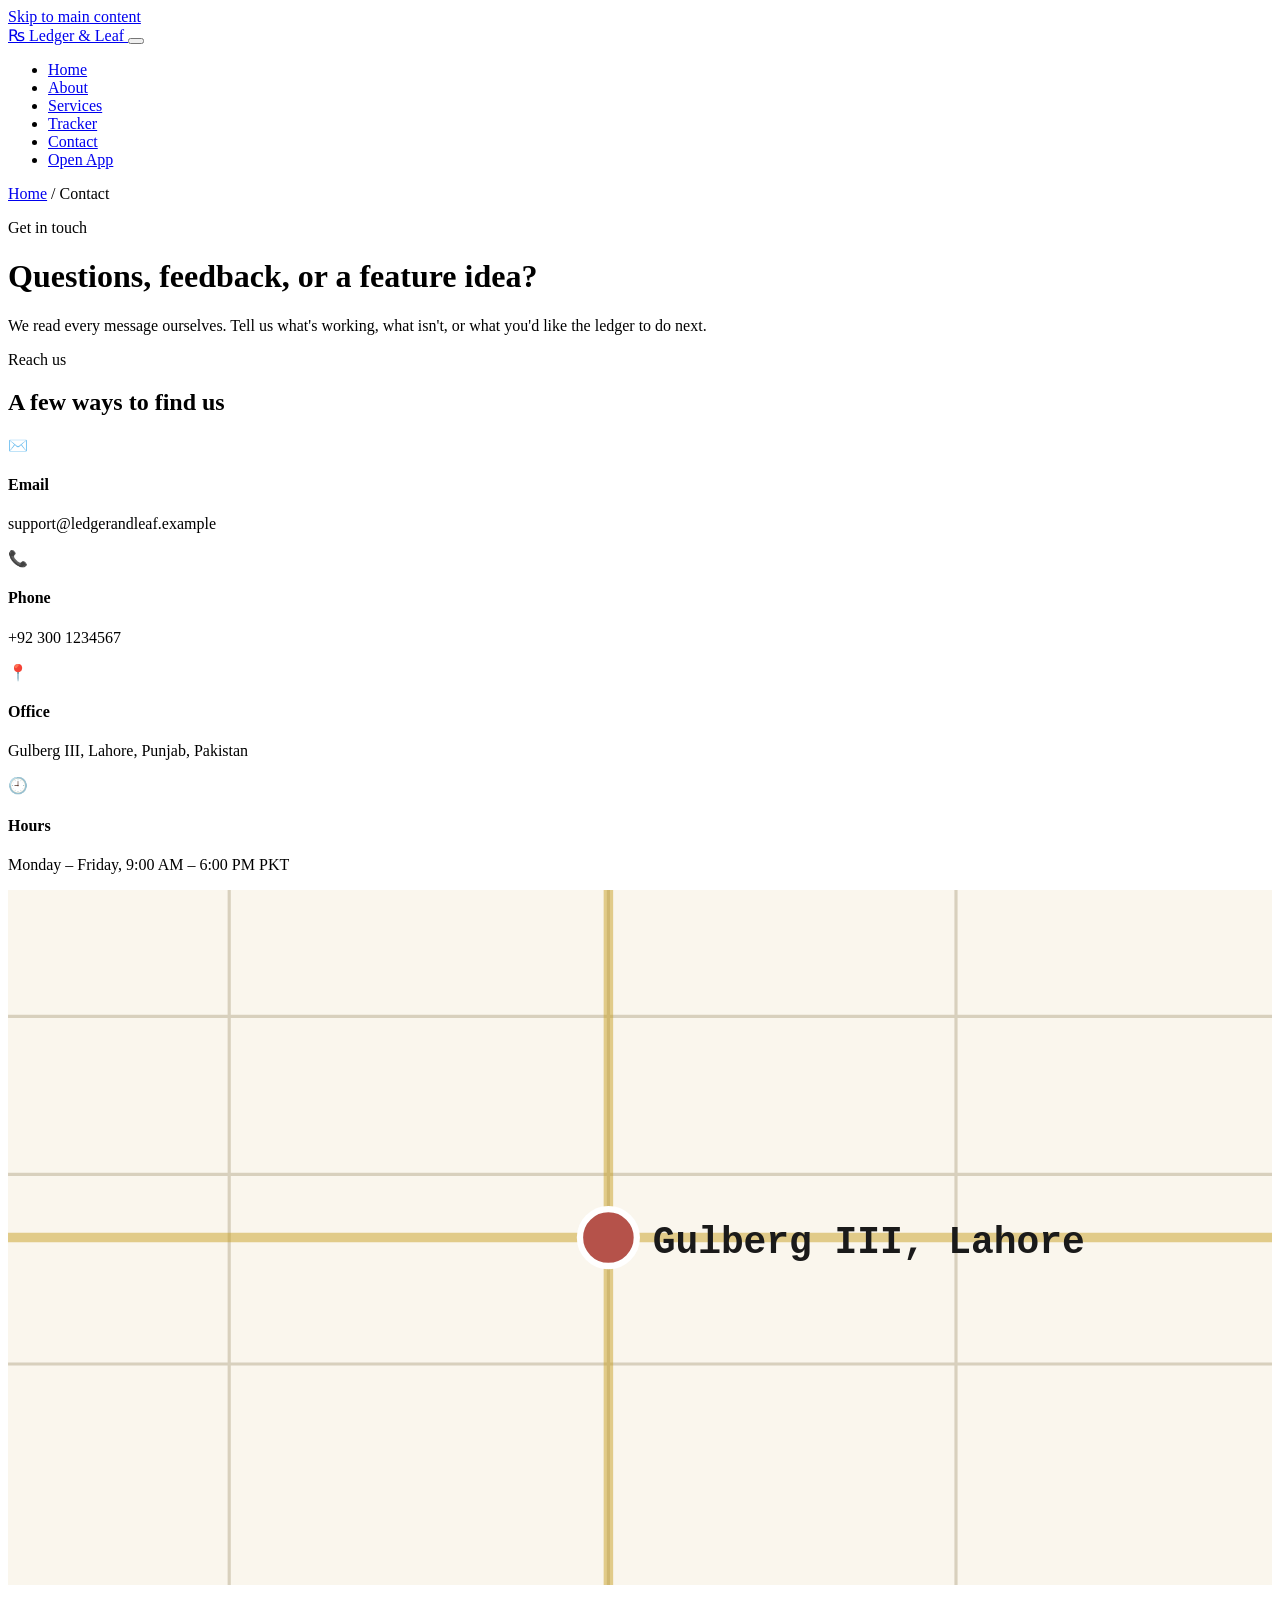
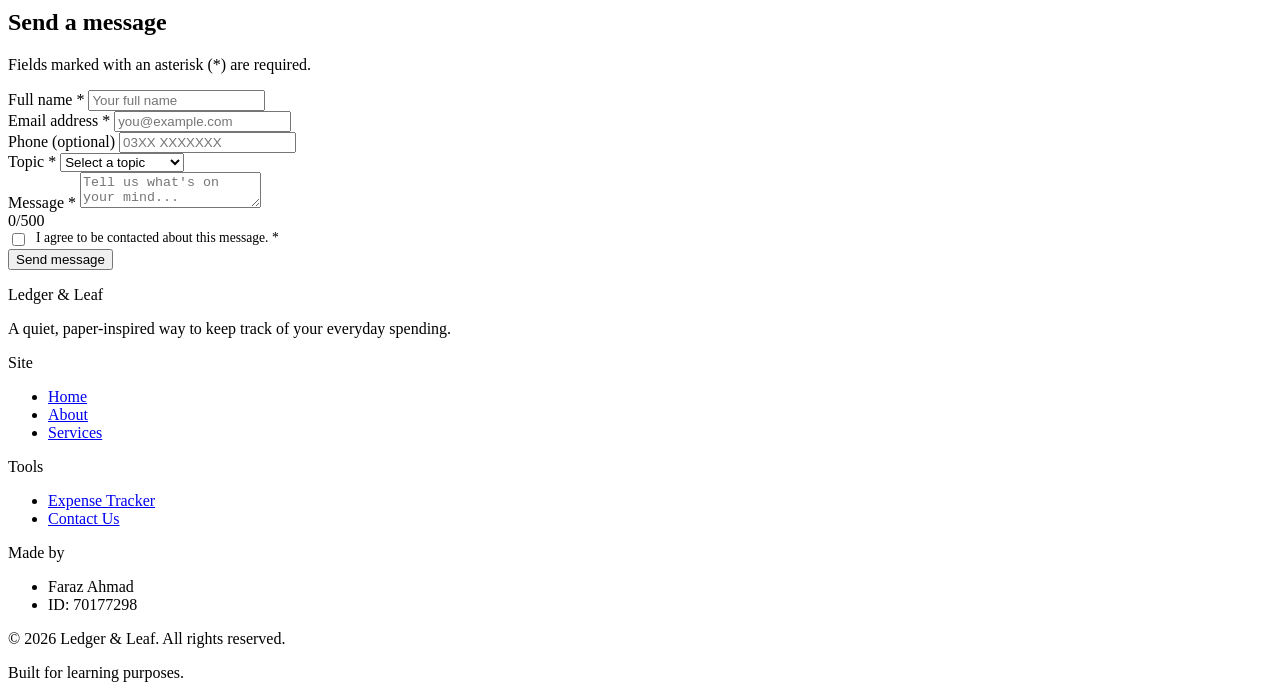
==== pages/contact.html @ 10fa7b6b "contact page add" ====
<!DOCTYPE html>
<html lang="en">
<head>
    <meta charset="UTF-8">
    <meta name="viewport" content="width=device-width, initial-scale=1.0">
    <title>Contact — Ledger & Leaf</title>
    <meta name="description" content="Get in touch with the Ledger & Leaf team with questions, feedback, or feature requests.">
    <link rel="stylesheet" href="../css/base.css">
    <link rel="stylesheet" href="../css/pages.css">
</head>
<body data-page="contact">
    <a href="#main" class="skip-link">Skip to main content</a>

    <!-- ===================== NAVIGATION ===================== -->
    <header class="site-header">
        <nav class="nav" aria-label="Main navigation">
            <a href="../index.html" class="brand">
                <span class="brand__mark" aria-hidden="true">₨</span>
                Ledger &amp; Leaf
            </a>
            <button class="nav__toggle" aria-label="Toggle navigation menu" aria-expanded="false">
                <span></span><span></span><span></span>
            </button>
            <ul class="nav__links">
                <li><a href="../index.html" data-page="home">Home</a></li>
                <li><a href="about.html" data-page="about">About</a></li>
                <li><a href="services.html" data-page="services">Services</a></li>
                <li><a href="tracker.html" data-page="tracker">Tracker</a></li>
                <li><a href="contact.html" data-page="contact">Contact</a></li>
                <li><a href="tracker.html" class="nav__cta">Open App</a></li>
            </ul>
        </nav>
    </header>

    <main id="main">
        <!-- ===================== PAGE HEADER ===================== -->
        <header class="page-header">
            <div class="wrap">
                <p class="breadcrumb"><a href="../index.html">Home</a> / Contact</p>
                <p class="eyebrow">Get in touch</p>
                <h1>Questions, feedback, or a feature idea?</h1>
                <p>We read every message ourselves. Tell us what's working, what isn't, or what you'd like the ledger to do next.</p>
            </div>
        </header>

        <!-- ===================== CONTACT GRID ===================== -->
        <section class="section">
            <div class="wrap contact-grid">

                <!-- Contact info -->
                <div>
                    <p class="eyebrow">Reach us</p>
                    <h2>A few ways to find us</h2>
                    <div class="contact-info-list">
                        <div class="contact-info-item">
                            <div class="contact-info-item__icon" aria-hidden="true">✉️</div>
                            <div>
                                <h4>Email</h4>
                                <p>support@ledgerandleaf.example</p>
                            </div>
                        </div>
                        <div class="contact-info-item">
                            <div class="contact-info-item__icon" aria-hidden="true">📞</div>
                            <div>
                                <h4>Phone</h4>
                                <p>+92 300 1234567</p>
                            </div>
                        </div>
                        <div class="contact-info-item">
                            <div class="contact-info-item__icon" aria-hidden="true">📍</div>
                            <div>
                                <h4>Office</h4>
                                <p>Gulberg III, Lahore, Punjab, Pakistan</p>
                            </div>
                        </div>
                        <div class="contact-info-item">
                            <div class="contact-info-item__icon" aria-hidden="true">🕘</div>
                            <div>
                                <h4>Hours</h4>
                                <p>Monday – Friday, 9:00 AM – 6:00 PM PKT</p>
                            </div>
                        </div>
                    </div>

                    <div class="map-frame" role="img" aria-label="Stylised map marking our office in Gulberg III, Lahore">
                        <svg viewBox="0 0 400 220" xmlns="http://www.w3.org/2000/svg" style="width:100%; height:100%;">
                            <rect width="400" height="220" fill="#FAF6ED"/>
                            <g stroke="#D8D0BD" stroke-width="1">
                                <line x1="0" y1="40" x2="400" y2="40"/>
                                <line x1="0" y1="90" x2="400" y2="90"/>
                                <line x1="0" y1="150" x2="400" y2="150"/>
                                <line x1="70" y1="0" x2="70" y2="220"/>
                                <line x1="190" y1="0" x2="190" y2="220"/>
                                <line x1="300" y1="0" x2="300" y2="220"/>
                            </g>
                            <path d="M0 110 H400" stroke="#C9A227" stroke-width="3" opacity="0.5"/>
                            <path d="M190 0 V220" stroke="#C9A227" stroke-width="3" opacity="0.5"/>
                            <g transform="translate(190,110)">
                                <circle r="9" fill="#B5524A" stroke="#FFFFFF" stroke-width="2"/>
                                <text x="14" y="5" font-family="monospace" font-size="12" fill="#1A1A1A" font-weight="700">Gulberg III, Lahore</text>
                            </g>
                        </svg>
                    </div>
                </div>

                <!-- Contact form -->
                <div class="card">
                    <h2 class="card__title">Send a message</h2>
                    <p>Fields marked with an asterisk (*) are required.</p>

                    <div id="formStatus" class="form__status" role="alert"></div>

                    <form id="contactForm" class="form" novalidate>
                        <div class="form__row">
                            <div class="form__group">
                                <label for="fullName" class="form__label">Full name *</label>
                                <input type="text" id="fullName" class="form__input" placeholder="Your full name" autocomplete="name">
                                <span class="form__error" id="fullNameError"></span>
                            </div>
                            <div class="form__group">
                                <label for="email" class="form__label">Email address *</label>
                                <input type="email" id="email" class="form__input" placeholder="you@example.com" autocomplete="email">
                                <span class="form__error" id="emailError"></span>
                            </div>
                        </div>

                        <div class="form__row">
                            <div class="form__group">
                                <label for="phone" class="form__label">Phone (optional)</label>
                                <input type="tel" id="phone" class="form__input" placeholder="03XX XXXXXXX" autocomplete="tel">
                                <span class="form__error" id="phoneError"></span>
                            </div>
                            <div class="form__group">
                                <label for="topic" class="form__label">Topic *</label>
                                <select id="topic" class="form__select">
                                    <option value="">Select a topic</option>
                                    <option value="Bug Report">Bug report</option>
                                    <option value="Feature Request">Feature request</option>
                                    <option value="General Question">General question</option>
                                    <option value="Partnership">Partnership</option>
                                </select>
                                <span class="form__error" id="topicError"></span>
                            </div>
                        </div>

                        <div class="form__group">
                            <label for="message" class="form__label">Message *</label>
                            <textarea id="message" class="form__textarea" placeholder="Tell us what's on your mind..." maxlength="500"></textarea>
                            <div class="char-count"><span id="charCount">0</span>/500</div>
                            <span class="form__error" id="messageError"></span>
                        </div>

                        <div class="form__group">
                            <label style="display:flex; align-items:flex-start; gap:8px; font-size:0.85rem; color:var(--ink-soft); font-weight:400;">
                                <input type="checkbox" id="consent" style="margin-top:3px;">
                                I agree to be contacted about this message. *
                            </label>
                            <span class="form__error" id="consentError"></span>
                        </div>

                        <button type="submit" class="btn btn--primary btn--block">Send message</button>
                    </form>
                </div>
            </div>
        </section>
    </main>

    <!-- ===================== FOOTER ===================== -->
    <footer class="site-footer">
        <div class="footer-top">
            <div>
                <p class="footer-brand">Ledger &amp; Leaf</p>
                <p class="footer-tag">A quiet, paper-inspired way to keep track of your everyday spending.</p>
            </div>
            <div>
                <p class="footer-heading">Site</p>
                <ul class="footer-links">
                    <li><a href="../index.html">Home</a></li>
                    <li><a href="about.html">About</a></li>
                    <li><a href="services.html">Services</a></li>
                </ul>
            </div>
            <div>
                <p class="footer-heading">Tools</p>
                <ul class="footer-links">
                    <li><a href="tracker.html">Expense Tracker</a></li>
                    <li><a href="contact.html">Contact Us</a></li>
                </ul>
            </div>
            <div>
                <p class="footer-heading">Made by</p>
                <ul class="footer-links">
                    <li>Faraz Ahmad</li>
                    <li>ID: 70177298</li>
                </ul>
            </div>
        </div>
        <div class="footer-bottom">
            <p>&copy; <span id="footerYear">2026</span> Ledger &amp; Leaf. All rights reserved.</p>
            <p>Built for learning purposes.</p>
        </div>
    </footer>

    <script src="../js/shared.js"></script>
    <script src="../js/contact.js"></script>
</body>
</html>
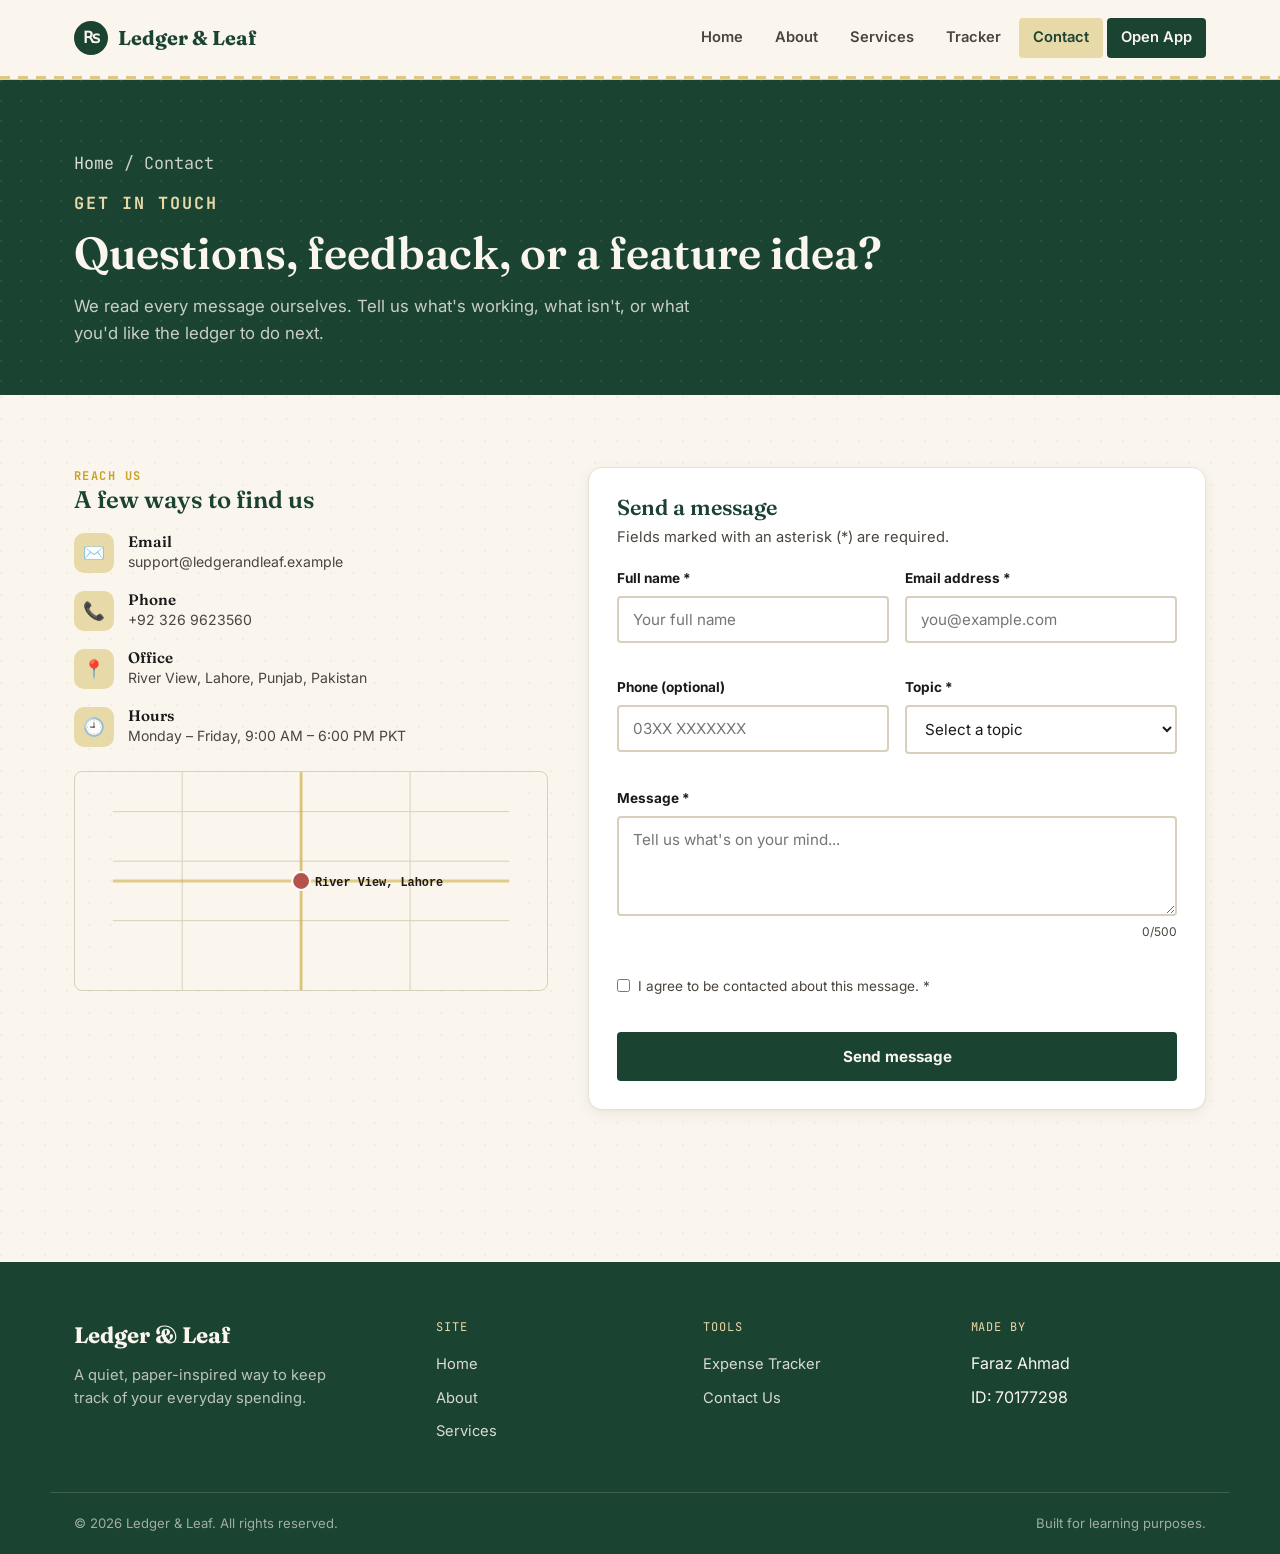
==== commit 1739c2e0: "some change in code" ====
--- a/pages/contact.html
+++ b/pages/contact.html
@@ -63,14 +63,14 @@
                             <div class="contact-info-item__icon" aria-hidden="true">📞</div>
                             <div>
                                 <h4>Phone</h4>
-                                <p>+92 300 1234567</p>
+                                <p>+92 326 9623560</p>
                             </div>
                         </div>
                         <div class="contact-info-item">
                             <div class="contact-info-item__icon" aria-hidden="true">📍</div>
                             <div>
                                 <h4>Office</h4>
-                                <p>Gulberg III, Lahore, Punjab, Pakistan</p>
+                                <p>River View, Lahore, Punjab, Pakistan</p>
                             </div>
                         </div>
                         <div class="contact-info-item">
@@ -97,7 +97,7 @@
                             <path d="M190 0 V220" stroke="#C9A227" stroke-width="3" opacity="0.5"/>
                             <g transform="translate(190,110)">
                                 <circle r="9" fill="#B5524A" stroke="#FFFFFF" stroke-width="2"/>
-                                <text x="14" y="5" font-family="monospace" font-size="12" fill="#1A1A1A" font-weight="700">Gulberg III, Lahore</text>
+                                <text x="14" y="5" font-family="monospace" font-size="12" fill="#1A1A1A" font-weight="700">River View, Lahore</text>
                             </g>
                         </svg>
                     </div>
--- a/css/base.css
+++ b/css/base.css
@@ -0,0 +1,623 @@
+/* ============================================================
+   LEDGER & LEAF — Design Tokens
+   A paper-ledger aesthetic for a personal finance tracker.
+   ============================================================ */
+
+@import url('https://fonts.googleapis.com/css2?family=Fraunces:ital,opsz,wght@0,9..144,400;0,9..144,500;0,9..144,600;0,9..144,700;0,9..144,900;1,9..144,500&family=Inter:wght@400;500;600;700&family=JetBrains+Mono:wght@400;500;700&display=swap');
+
+:root {
+    /* Color */
+    --ink: #1A1A1A;
+    --ink-soft: #4A453E;
+    --paper: #FAF6ED;
+    --paper-card: #FFFFFF;
+    --ledger-green: #1B4332;
+    --ledger-green-light: #2D6A4F;
+    --sage: #74A57F;
+    --gold: #C9A227;
+    --gold-soft: #E8D9A8;
+    --rust: #B5524A;
+    --rust-soft: #F3DEDC;
+    --line: #D8D0BD;
+    --line-soft: #E8E2D2;
+
+    /* Category accents */
+    --cat-food: #C97B30;
+    --cat-transport: #2E6E91;
+    --cat-entertainment: #8E5BA8;
+    --cat-utilities: #2F8F7A;
+    --cat-health: #B5524A;
+    --cat-education: #1B6E5C;
+    --cat-other: #6B6458;
+
+    /* Type */
+    --font-display: 'Fraunces', Georgia, serif;
+    --font-body: 'Inter', -apple-system, BlinkMacSystemFont, sans-serif;
+    --font-mono: 'JetBrains Mono', 'Courier New', monospace;
+
+    /* Layout */
+    --radius-sm: 4px;
+    --radius-md: 8px;
+    --radius-lg: 14px;
+    --shadow-card: 0 1px 2px rgba(26,26,26,0.04), 0 4px 16px rgba(26,26,26,0.06);
+    --shadow-lift: 0 8px 28px rgba(27,67,50,0.14);
+    --max-width: 1180px;
+}
+
+/* ============================================================
+   RESET
+   ============================================================ */
+
+* {
+    margin: 0;
+    padding: 0;
+    box-sizing: border-box;
+}
+
+html {
+    scroll-behavior: smooth;
+}
+
+body {
+    font-family: var(--font-body);
+    background-color: var(--paper);
+    background-image:
+        radial-gradient(circle at 1px 1px, rgba(27,67,50,0.05) 1px, transparent 0);
+    background-size: 22px 22px;
+    color: var(--ink);
+    line-height: 1.6;
+    -webkit-font-smoothing: antialiased;
+    overflow-x: hidden;
+}
+
+img { max-width: 100%; display: block; }
+a { color: inherit; text-decoration: none; }
+ul, ol { list-style: none; }
+button { font-family: inherit; }
+
+:focus-visible {
+    outline: 3px solid var(--gold);
+    outline-offset: 2px;
+}
+
+@media (prefers-reduced-motion: reduce) {
+    *, *::before, *::after {
+        animation-duration: 0.001ms !important;
+        animation-iteration-count: 1 !important;
+        transition-duration: 0.001ms !important;
+        scroll-behavior: auto !important;
+    }
+}
+
+h1, h2, h3, h4 {
+    font-family: var(--font-display);
+    font-weight: 600;
+    color: var(--ledger-green);
+    line-height: 1.15;
+}
+
+.eyebrow {
+    font-family: var(--font-mono);
+    font-size: 0.75rem;
+    letter-spacing: 0.12em;
+    text-transform: uppercase;
+    color: var(--gold);
+    font-weight: 700;
+}
+
+.amount, .figure {
+    font-family: var(--font-mono);
+    font-variant-numeric: tabular-nums;
+}
+
+/* ============================================================
+   LAYOUT HELPERS
+   ============================================================ */
+
+.wrap {
+    max-width: var(--max-width);
+    margin: 0 auto;
+    padding: 0 24px;
+    min-width: 0;
+}
+
+main { display: block; min-width: 0; }
+
+.section {
+    padding: 72px 0;
+}
+
+.section--tight { padding: 48px 0; }
+
+.section-head {
+    max-width: 640px;
+    margin-bottom: 40px;
+}
+
+.section-head h2 {
+    font-size: clamp(1.8rem, 3vw, 2.4rem);
+    margin-top: 8px;
+}
+
+.section-head p {
+    color: var(--ink-soft);
+    margin-top: 12px;
+    font-size: 1.05rem;
+}
+
+/* ============================================================
+   NAVIGATION — "Ledger Tabs"
+   ============================================================ */
+
+.site-header {
+    position: sticky;
+    top: 0;
+    z-index: 100;
+    background: var(--paper);
+    border-bottom: 1px solid var(--line);
+}
+
+.site-header::after {
+    content: "";
+    display: block;
+    height: 3px;
+    background: repeating-linear-gradient(
+        90deg,
+        var(--gold) 0 10px,
+        transparent 10px 18px
+    );
+    opacity: 0.55;
+}
+
+.nav {
+    display: flex;
+    align-items: center;
+    justify-content: space-between;
+    padding: 18px 24px;
+    max-width: var(--max-width);
+    margin: 0 auto;
+    gap: 24px;
+}
+
+.brand {
+    display: flex;
+    align-items: center;
+    gap: 10px;
+    font-family: var(--font-display);
+    font-weight: 700;
+    font-size: 1.25rem;
+    color: var(--ledger-green);
+    white-space: nowrap;
+}
+
+.brand__mark {
+    width: 34px;
+    height: 34px;
+    border-radius: 50%;
+    background: var(--ledger-green);
+    color: var(--paper);
+    display: flex;
+    align-items: center;
+    justify-content: center;
+    font-family: var(--font-mono);
+    font-weight: 700;
+    font-size: 1rem;
+    flex-shrink: 0;
+}
+
+.nav__toggle {
+    display: none;
+    background: none;
+    border: 2px solid var(--ledger-green);
+    border-radius: var(--radius-sm);
+    width: 42px;
+    height: 38px;
+    cursor: pointer;
+    flex-direction: column;
+    align-items: center;
+    justify-content: center;
+    gap: 4px;
+}
+
+.nav__toggle span {
+    display: block;
+    width: 20px;
+    height: 2px;
+    background: var(--ledger-green);
+    transition: transform 0.25s ease, opacity 0.25s ease;
+}
+
+.nav__toggle.is-open span:nth-child(1) { transform: translateY(6px) rotate(45deg); }
+.nav__toggle.is-open span:nth-child(2) { opacity: 0; }
+.nav__toggle.is-open span:nth-child(3) { transform: translateY(-6px) rotate(-45deg); }
+
+.nav__links {
+    display: flex;
+    gap: 4px;
+    list-style: none;
+    flex-wrap: wrap;
+}
+
+.nav__links a {
+    display: inline-block;
+    padding: 8px 14px;
+    border-radius: var(--radius-sm);
+    font-weight: 600;
+    font-size: 0.92rem;
+    color: var(--ink-soft);
+    transition: background 0.2s ease, color 0.2s ease;
+    position: relative;
+}
+
+.nav__links a:hover {
+    background: var(--line-soft);
+    color: var(--ledger-green);
+}
+
+.nav__links a.is-active {
+    color: var(--ledger-green);
+    background: var(--gold-soft);
+}
+
+.nav__cta {
+    background: var(--ledger-green) !important;
+    color: var(--paper) !important;
+}
+
+.nav__cta:hover {
+    background: var(--ledger-green-light) !important;
+    color: var(--paper) !important;
+}
+
+@media (max-width: 860px) {
+    .nav__toggle { display: flex; }
+
+    .nav__links {
+        position: absolute;
+        top: 100%;
+        left: 0;
+        right: 0;
+        width: 100%;
+        flex-direction: column;
+        background: var(--paper);
+        border-bottom: 1px solid var(--line);
+        padding: 12px;
+        gap: 4px;
+        max-height: 0;
+        overflow: hidden;
+        transition: max-height 0.3s ease;
+        box-sizing: border-box;
+    }
+
+    .nav__links.is-open {
+        max-height: 480px;
+    }
+
+    .nav__links a {
+        width: 100%;
+        padding: 12px 14px;
+    }
+}
+
+/* ============================================================
+   FOOTER
+   ============================================================ */
+
+.site-footer {
+    background: var(--ledger-green);
+    color: var(--paper);
+    margin-top: 80px;
+}
+
+.footer-top {
+    display: grid;
+    grid-template-columns: 1.4fr 1fr 1fr 1fr;
+    gap: 32px;
+    padding: 56px 24px 40px;
+    max-width: var(--max-width);
+    margin: 0 auto;
+}
+
+.footer-brand {
+    font-family: var(--font-display);
+    font-size: 1.4rem;
+    font-weight: 700;
+    margin-bottom: 10px;
+}
+
+.footer-tag {
+    color: rgba(250,246,237,0.72);
+    font-size: 0.92rem;
+    max-width: 32ch;
+}
+
+.footer-heading {
+    font-family: var(--font-mono);
+    text-transform: uppercase;
+    letter-spacing: 0.08em;
+    font-size: 0.75rem;
+    color: var(--gold-soft);
+    margin-bottom: 14px;
+}
+
+.footer-links li { margin-bottom: 8px; }
+
+.footer-links a {
+    color: rgba(250,246,237,0.85);
+    font-size: 0.92rem;
+    transition: color 0.2s ease;
+}
+
+.footer-links a:hover { color: var(--gold-soft); }
+
+.footer-bottom {
+    border-top: 1px solid rgba(250,246,237,0.15);
+    padding: 20px 24px;
+    max-width: var(--max-width);
+    margin: 0 auto;
+    display: flex;
+    justify-content: space-between;
+    flex-wrap: wrap;
+    gap: 8px;
+    font-size: 0.82rem;
+    color: rgba(250,246,237,0.6);
+}
+
+@media (max-width: 760px) {
+    .footer-top {
+        grid-template-columns: 1fr 1fr;
+    }
+}
+
+@media (max-width: 480px) {
+    .footer-top {
+        grid-template-columns: 1fr;
+    }
+    .footer-bottom {
+        flex-direction: column;
+        text-align: center;
+    }
+}
+
+/* ============================================================
+   BUTTONS
+   ============================================================ */
+
+.btn {
+    display: inline-flex;
+    align-items: center;
+    justify-content: center;
+    gap: 8px;
+    padding: 13px 26px;
+    border-radius: var(--radius-sm);
+    font-weight: 700;
+    font-size: 0.95rem;
+    cursor: pointer;
+    border: 2px solid transparent;
+    transition: transform 0.2s ease, box-shadow 0.2s ease, background 0.2s ease, color 0.2s ease;
+}
+
+.btn--primary {
+    background: var(--ledger-green);
+    color: var(--paper);
+}
+
+.btn--primary:hover {
+    background: var(--ledger-green-light);
+    transform: translateY(-2px);
+    box-shadow: var(--shadow-lift);
+}
+
+.btn--ghost {
+    background: transparent;
+    border-color: var(--ledger-green);
+    color: var(--ledger-green);
+}
+
+.btn--ghost:hover {
+    background: var(--ledger-green);
+    color: var(--paper);
+}
+
+.btn--gold {
+    background: var(--gold);
+    color: var(--ink);
+}
+
+.btn--gold:hover {
+    background: #b8911f;
+    transform: translateY(-2px);
+}
+
+.btn--delete {
+    background: var(--rust);
+    color: white;
+    padding: 7px 14px;
+    font-size: 0.82rem;
+    border-radius: var(--radius-sm);
+}
+
+.btn--delete:hover { background: #963f38; }
+
+.btn--block { width: 100%; }
+
+.btn:active { transform: translateY(0); }
+
+/* ============================================================
+   CARD
+   ============================================================ */
+
+.card {
+    background: var(--paper-card);
+    border: 1px solid var(--line-soft);
+    border-radius: var(--radius-lg);
+    padding: 28px;
+    box-shadow: var(--shadow-card);
+    transition: box-shadow 0.25s ease, transform 0.25s ease;
+}
+
+.card__title {
+    font-size: 1.35rem;
+    margin-bottom: 6px;
+}
+
+.card__title + p {
+    color: var(--ink-soft);
+    font-size: 0.92rem;
+    margin-bottom: 18px;
+}
+
+/* ============================================================
+   FORMS
+   ============================================================ */
+
+.form { display: flex; flex-direction: column; gap: 16px; }
+
+.form__row {
+    display: grid;
+    grid-template-columns: 1fr 1fr;
+    gap: 16px;
+}
+
+.form__group { display: flex; flex-direction: column; gap: 6px; }
+
+.form__label {
+    font-size: 0.85rem;
+    font-weight: 700;
+    color: var(--ink);
+}
+
+.form__hint {
+    font-size: 0.78rem;
+    color: var(--ink-soft);
+}
+
+.form__input,
+.form__select,
+.form__textarea {
+    padding: 12px 14px;
+    border: 2px solid var(--line);
+    border-radius: var(--radius-sm);
+    font-size: 0.95rem;
+    font-family: inherit;
+    background: var(--paper-card);
+    color: var(--ink);
+    transition: border-color 0.2s ease, box-shadow 0.2s ease;
+}
+
+.form__input:focus,
+.form__select:focus,
+.form__textarea:focus {
+    outline: none;
+    border-color: var(--ledger-green);
+    box-shadow: 0 0 0 4px rgba(27,67,50,0.1);
+}
+
+.form__textarea { resize: vertical; min-height: 100px; }
+
+.form__error {
+    font-size: 0.78rem;
+    color: var(--rust);
+    font-weight: 600;
+    min-height: 1em;
+}
+
+.form__input.is-invalid,
+.form__select.is-invalid,
+.form__textarea.is-invalid {
+    border-color: var(--rust);
+    background: var(--rust-soft);
+}
+
+.form__status {
+    border-radius: var(--radius-sm);
+    padding: 12px 14px;
+    font-size: 0.88rem;
+    font-weight: 600;
+    display: none;
+}
+
+.form__status.is-visible { display: block; }
+
+.form__status--success {
+    background: #E4F0E6;
+    color: var(--ledger-green);
+    border: 1px solid var(--sage);
+}
+
+.form__status--error {
+    background: var(--rust-soft);
+    color: var(--rust);
+    border: 1px solid var(--rust);
+}
+
+@media (max-width: 600px) {
+    .form__row { grid-template-columns: 1fr; }
+}
+
+/* ============================================================
+   BADGES (category)
+   ============================================================ */
+
+.badge {
+    display: inline-block;
+    padding: 4px 12px;
+    border-radius: 20px;
+    font-size: 0.78rem;
+    font-weight: 700;
+    color: white;
+    white-space: nowrap;
+}
+
+.cat-food { background: var(--cat-food); }
+.cat-transport { background: var(--cat-transport); }
+.cat-entertainment { background: var(--cat-entertainment); }
+.cat-utilities { background: var(--cat-utilities); }
+.cat-health { background: var(--cat-health); }
+.cat-education { background: var(--cat-education); }
+.cat-other { background: var(--cat-other); }
+
+/* ============================================================
+   UTILITY
+   ============================================================ */
+
+.text-center { text-align: center; }
+.mt-sm { margin-top: 12px; }
+.mt-md { margin-top: 24px; }
+.mt-lg { margin-top: 48px; }
+
+.divider-stamp {
+    display: flex;
+    align-items: center;
+    gap: 12px;
+    color: var(--gold);
+    font-family: var(--font-mono);
+    font-size: 0.75rem;
+    letter-spacing: 0.1em;
+    text-transform: uppercase;
+    margin: 8px 0 24px;
+}
+
+.divider-stamp::before,
+.divider-stamp::after {
+    content: "";
+    flex: 1;
+    height: 1px;
+    background: var(--line);
+}
+
+.skip-link {
+    position: absolute;
+    left: -9999px;
+    top: 0;
+    background: var(--ledger-green);
+    color: var(--paper);
+    padding: 10px 16px;
+    z-index: 1000;
+    border-radius: var(--radius-sm);
+}
+
+.skip-link:focus {
+    left: 16px;
+    top: 16px;
+}
--- a/css/pages.css
+++ b/css/pages.css
@@ -0,0 +1,364 @@
+/* ============================================================
+   INNER PAGES — shared layout pieces
+   ============================================================ */
+
+.page-header {
+    background: var(--ledger-green);
+    color: var(--paper);
+    padding: 56px 0 48px;
+    background-image: radial-gradient(circle at 1px 1px, rgba(250,246,237,0.08) 1px, transparent 0);
+    background-size: 20px 20px;
+}
+
+.page-header .eyebrow { color: var(--gold-soft); }
+
+.page-header h1 {
+    color: var(--paper);
+    font-size: clamp(2rem, 4vw, 2.8rem);
+    margin-top: 10px;
+}
+
+.page-header p {
+    color: rgba(250,246,237,0.78);
+    max-width: 60ch;
+    margin-top: 14px;
+    font-size: 1.05rem;
+}
+
+.breadcrumb {
+    font-family: var(--font-mono);
+    font-size: 0.78rem;
+    color: rgba(250,246,237,0.6);
+    margin-bottom: 6px;
+}
+
+.breadcrumb a { color: rgba(250,246,237,0.85); }
+.breadcrumb a:hover { text-decoration: underline; }
+
+/* ---------- About page ---------- */
+
+.about-grid {
+    display: grid;
+    grid-template-columns: 1fr 1fr;
+    gap: 48px;
+    align-items: center;
+}
+
+.about-grid img {
+    border-radius: var(--radius-lg);
+    border: 1px solid var(--line);
+    box-shadow: var(--shadow-card);
+}
+
+.timeline {
+    border-left: 2px solid var(--line);
+    margin-left: 12px;
+    padding-left: 28px;
+}
+
+.timeline__item {
+    position: relative;
+    padding-bottom: 32px;
+}
+
+.timeline__item:last-child { padding-bottom: 0; }
+
+.timeline__item::before {
+    content: "";
+    position: absolute;
+    left: -34px;
+    top: 4px;
+    width: 14px;
+    height: 14px;
+    border-radius: 50%;
+    background: var(--gold);
+    border: 3px solid var(--paper);
+    box-shadow: 0 0 0 2px var(--gold);
+}
+
+.timeline__item h4 {
+    font-size: 1.05rem;
+    color: var(--ink);
+    margin-bottom: 4px;
+}
+
+.timeline__date {
+    font-family: var(--font-mono);
+    font-size: 0.75rem;
+    color: var(--gold);
+    text-transform: uppercase;
+    letter-spacing: 0.06em;
+}
+
+.timeline__item p {
+    color: var(--ink-soft);
+    font-size: 0.92rem;
+    margin-top: 4px;
+}
+
+.value-grid {
+    display: grid;
+    grid-template-columns: repeat(3, 1fr);
+    gap: 24px;
+}
+
+.team-grid {
+    display: grid;
+    grid-template-columns: repeat(3, 1fr);
+    gap: 24px;
+}
+
+.team-card {
+    text-align: center;
+    padding: 28px 20px;
+}
+
+.team-card img {
+    width: 84px;
+    height: 84px;
+    border-radius: 50%;
+    margin: 0 auto 14px;
+    border: 3px solid var(--gold-soft);
+}
+
+.team-card h4 { font-size: 1.05rem; color: var(--ink); }
+.team-card span {
+    display: block;
+    font-family: var(--font-mono);
+    font-size: 0.78rem;
+    color: var(--gold);
+    text-transform: uppercase;
+    letter-spacing: 0.05em;
+    margin: 4px 0 10px;
+}
+.team-card p { color: var(--ink-soft); font-size: 0.88rem; }
+
+/* ---------- Services page ---------- */
+
+.services-list {
+    display: flex;
+    flex-direction: column;
+    gap: 20px;
+}
+
+.service-row {
+    display: grid;
+    grid-template-columns: 64px 1fr auto;
+    gap: 20px;
+    align-items: center;
+    padding: 24px;
+}
+
+.service-row__icon {
+    width: 56px;
+    height: 56px;
+    border-radius: 12px;
+    background: var(--gold-soft);
+    display: flex;
+    align-items: center;
+    justify-content: center;
+    font-size: 1.5rem;
+}
+
+.service-row h3 { font-size: 1.15rem; margin-bottom: 4px; }
+.service-row p { color: var(--ink-soft); font-size: 0.9rem; }
+
+.pricing-grid {
+    display: grid;
+    grid-template-columns: repeat(3, 1fr);
+    gap: 24px;
+}
+
+.pricing-card {
+    padding: 32px 26px;
+    text-align: center;
+    position: relative;
+}
+
+.pricing-card--featured {
+    border-color: var(--gold);
+    transform: scale(1.03);
+}
+
+.pricing-card__badge {
+    position: absolute;
+    top: -12px;
+    left: 50%;
+    transform: translateX(-50%);
+    background: var(--gold);
+    color: var(--ink);
+    font-family: var(--font-mono);
+    font-size: 0.7rem;
+    font-weight: 700;
+    text-transform: uppercase;
+    padding: 5px 14px;
+    border-radius: 20px;
+    white-space: nowrap;
+}
+
+.pricing-card h3 { font-size: 1.2rem; }
+
+.pricing-card__price {
+    font-family: var(--font-mono);
+    font-size: 2.4rem;
+    font-weight: 700;
+    color: var(--ledger-green);
+    margin: 14px 0 6px;
+}
+
+.pricing-card__price span {
+    font-size: 0.9rem;
+    color: var(--ink-soft);
+    font-weight: 400;
+}
+
+.pricing-card ul {
+    text-align: left;
+    margin: 22px 0 26px;
+    display: flex;
+    flex-direction: column;
+    gap: 10px;
+}
+
+.pricing-card li {
+    font-size: 0.9rem;
+    color: var(--ink-soft);
+    padding-left: 24px;
+    position: relative;
+}
+
+.pricing-card li::before {
+    content: "✓";
+    position: absolute;
+    left: 0;
+    color: var(--sage);
+    font-weight: 700;
+}
+
+/* ---------- FAQ (accordion) ---------- */
+
+.faq-list {
+    display: flex;
+    flex-direction: column;
+    gap: 12px;
+}
+
+.faq-item {
+    border: 1px solid var(--line);
+    border-radius: var(--radius-md);
+    background: var(--paper-card);
+    overflow: hidden;
+}
+
+.faq-item__q {
+    width: 100%;
+    text-align: left;
+    background: none;
+    border: none;
+    padding: 18px 20px;
+    font-weight: 700;
+    font-size: 0.98rem;
+    color: var(--ink);
+    cursor: pointer;
+    display: flex;
+    justify-content: space-between;
+    align-items: center;
+    gap: 12px;
+}
+
+.faq-item__q .plus {
+    font-family: var(--font-mono);
+    font-size: 1.2rem;
+    color: var(--gold);
+    transition: transform 0.25s ease;
+    flex-shrink: 0;
+}
+
+.faq-item.is-open .plus { transform: rotate(45deg); }
+
+.faq-item__a {
+    max-height: 0;
+    overflow: hidden;
+    transition: max-height 0.3s ease, padding 0.3s ease;
+    padding: 0 20px;
+    color: var(--ink-soft);
+    font-size: 0.9rem;
+}
+
+.faq-item.is-open .faq-item__a {
+    max-height: 240px;
+    padding: 0 20px 20px;
+}
+
+/* ---------- Contact page ---------- */
+
+.contact-grid {
+    display: grid;
+    grid-template-columns: 1fr 1fr;
+    gap: 40px;
+}
+
+.contact-info-list {
+    display: flex;
+    flex-direction: column;
+    gap: 18px;
+    margin-top: 20px;
+}
+
+.contact-info-item {
+    display: flex;
+    gap: 14px;
+    align-items: flex-start;
+}
+
+.contact-info-item__icon {
+    width: 40px;
+    height: 40px;
+    border-radius: 10px;
+    background: var(--gold-soft);
+    display: flex;
+    align-items: center;
+    justify-content: center;
+    font-size: 1.1rem;
+    flex-shrink: 0;
+}
+
+.contact-info-item h4 { font-size: 0.95rem; color: var(--ink); }
+.contact-info-item p { color: var(--ink-soft); font-size: 0.88rem; }
+
+.map-frame {
+    border-radius: var(--radius-md);
+    border: 1px solid var(--line);
+    overflow: hidden;
+    margin-top: 24px;
+    height: 220px;
+}
+
+.map-frame iframe { width: 100%; height: 100%; border: 0; }
+
+.char-count {
+    font-size: 0.75rem;
+    color: var(--ink-soft);
+    text-align: right;
+}
+
+/* ---------- Responsive ---------- */
+
+@media (max-width: 900px) {
+    .about-grid,
+    .contact-grid { grid-template-columns: 1fr; }
+    .value-grid,
+    .team-grid,
+    .pricing-grid { grid-template-columns: 1fr 1fr; }
+    .pricing-card--featured { transform: none; }
+    .service-row {
+        grid-template-columns: 56px 1fr;
+    }
+    .service-row .btn { grid-column: 1 / -1; }
+}
+
+@media (max-width: 600px) {
+    .value-grid,
+    .team-grid,
+    .pricing-grid { grid-template-columns: 1fr; }
+}
